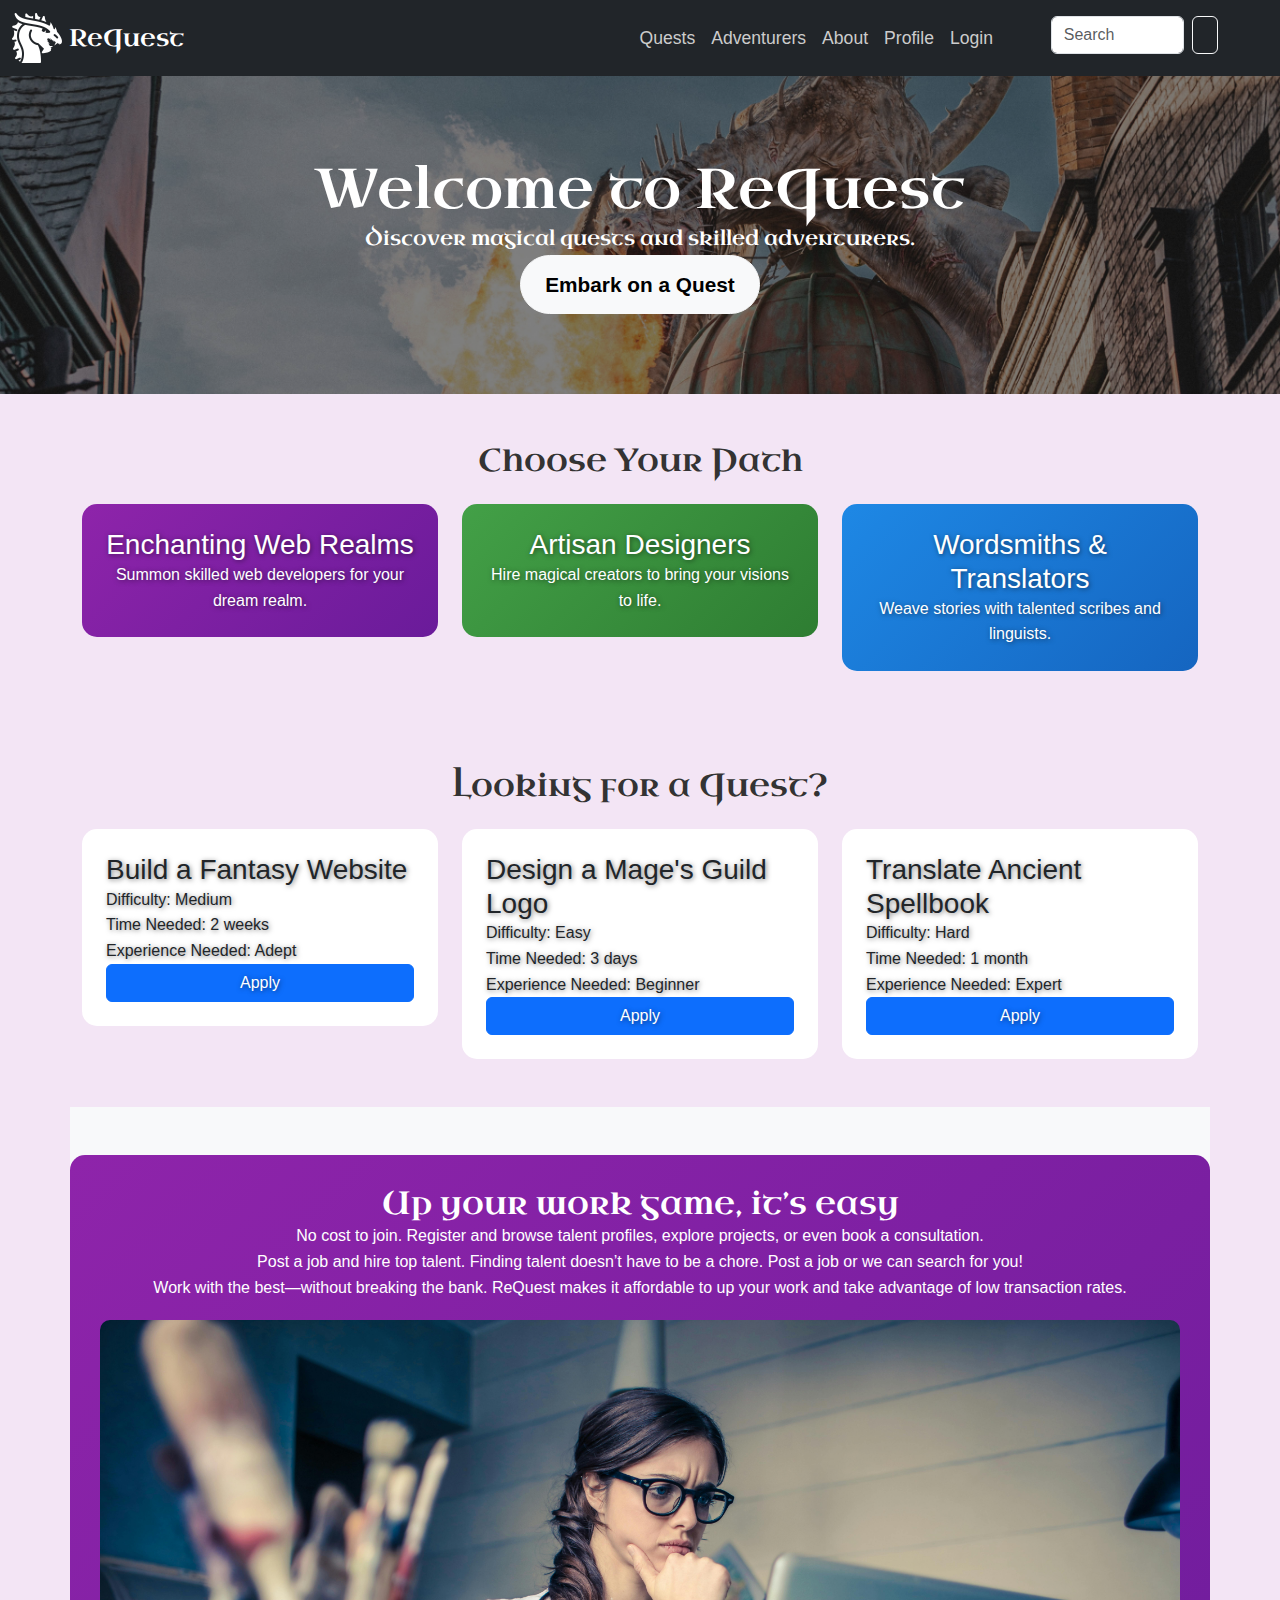
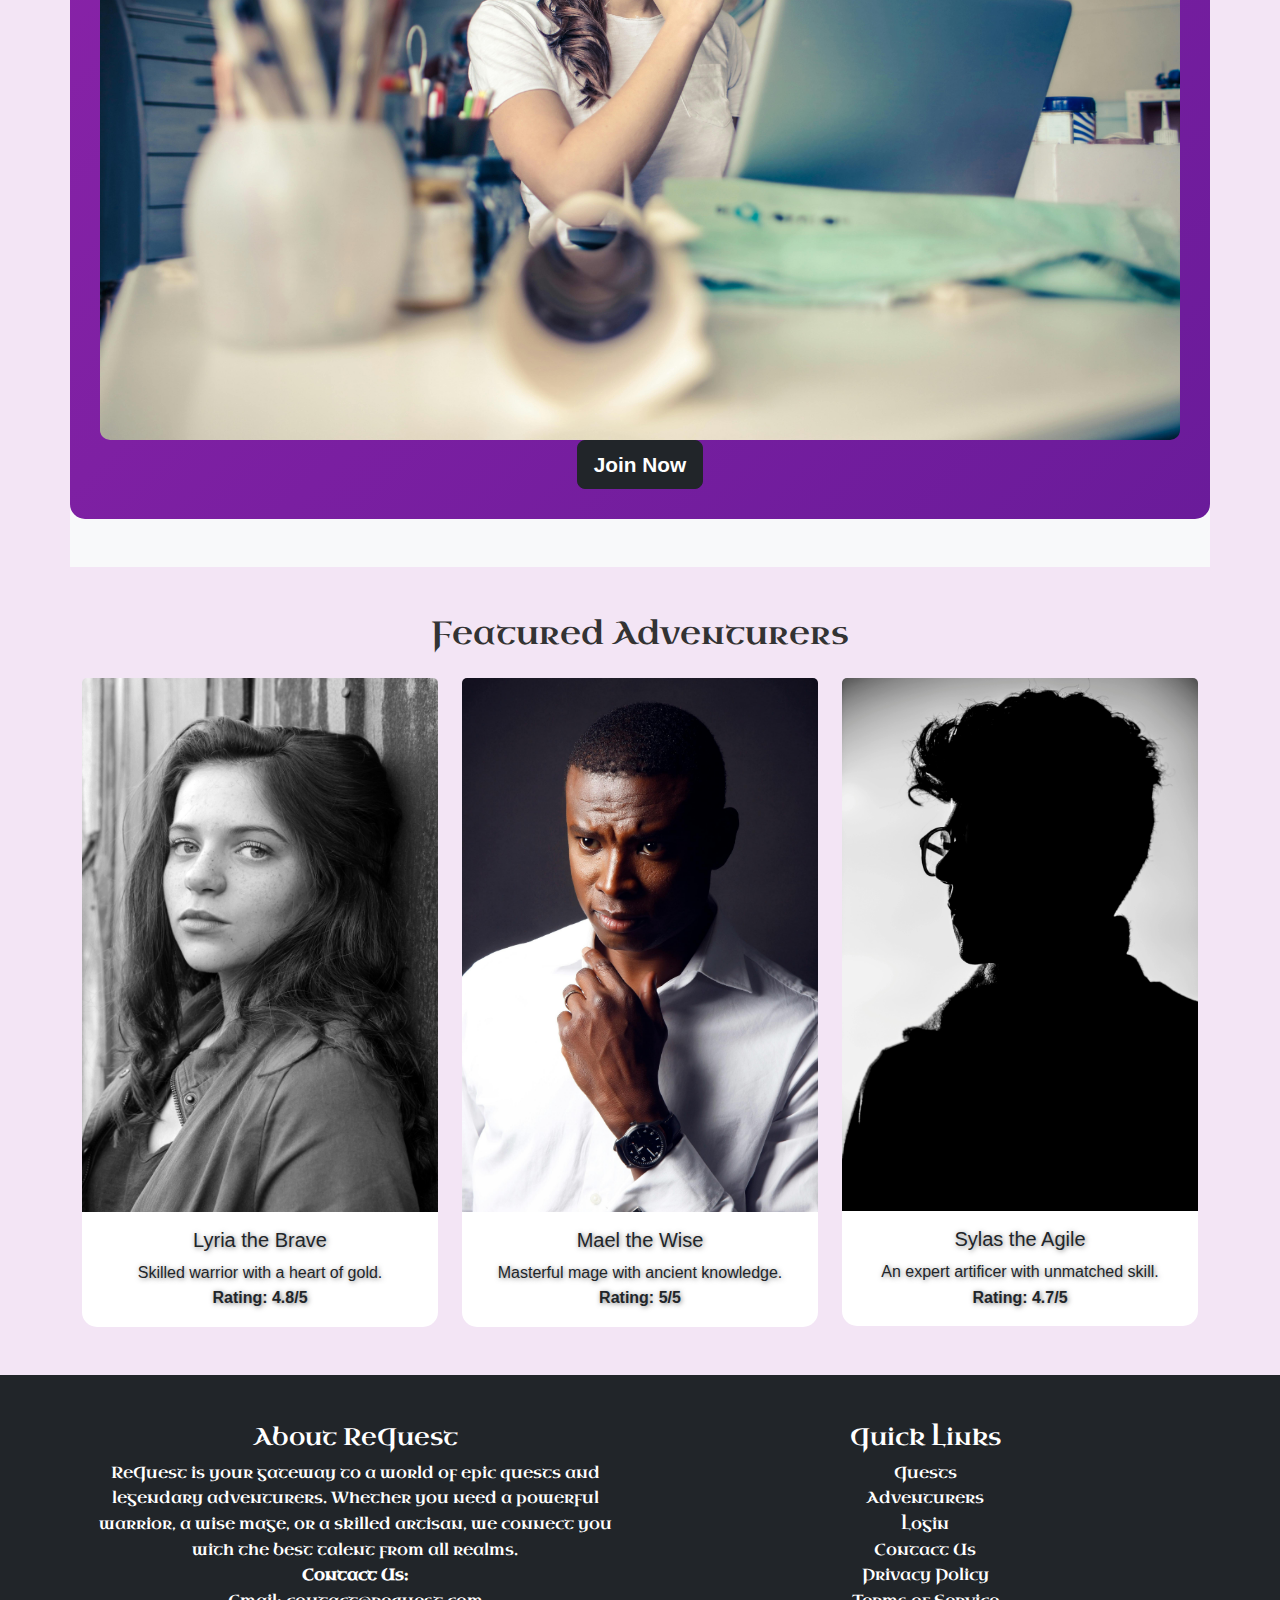
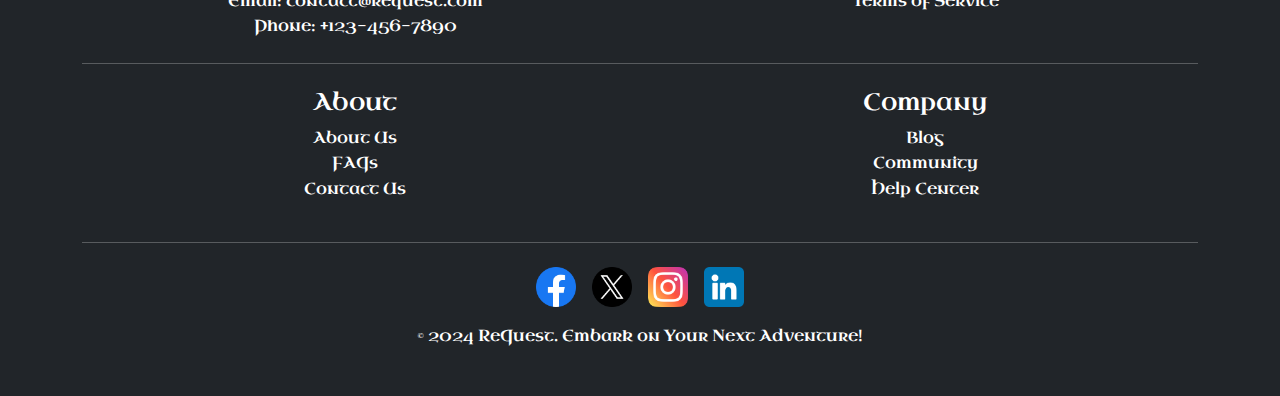
==== index.html @ 3e46c9f5 "Merge branch 'main' of https://github.com/Jushiju/ReQuest-Web-System-Design" ====
<!DOCTYPE html>
<html lang="en">
<head>
    <meta charset="UTF-8">
    <meta name="viewport" content="width=device-width, initial-scale=1.0">
    <title>ReQuest - Discover Your Quest</title>
    <!-- Bootstrap CSS -->
    <link rel="stylesheet" href="https://cdn.jsdelivr.net/npm/bootstrap@5.3.0/dist/css/bootstrap.min.css">
    <!-- Custom CSS -->
    <link rel="stylesheet" href="css/style.css">
    <!-- Google Font for Fantasy Style -->
    <link href="https://fonts.googleapis.com/css2?family=Uncial+Antiqua&display=swap" rel="stylesheet">
    <style>
        .advertising-card {
            background: linear-gradient(135deg, #8e24aa, #6a1b9a);
            color: white;
            border-radius: 15px;
            padding: 30px;
            text-align: center;
        }
        .advertising-section {
            background-color: #f8f9fa;
            padding: 50px 0;
        }
        .advertising-image {
            border-radius: 10px;
            max-width: 100%;
            height: auto;
            margin-top: 20px;
        }
    </style>
</head>
<body>
    <!-- Navbar -->
    <nav class="navbar navbar-expand-lg navbar-dark bg-dark">
        <div class="container-fluid">
            <!-- Logo Section -->
            <a class="navbar-brand" href="#">
                <img src="assets/logo.png" alt="ReQuest Logo" style="height: 50px;">
                <span style="font-family: 'Uncial Antiqua', cursive; font-size: 1.5rem; color: #fff;">ReQuest</span>
            </a>
            <button class="navbar-toggler" type="button" data-bs-toggle="collapse" data-bs-target="#navbarNav">
                <span class="navbar-toggler-icon"></span>
            </button>
            <div class="collapse navbar-collapse" id="navbarNav">
                <ul class="navbar-nav ms-auto">
                    <li class="nav-item"><a class="nav-link" href="job-listings.html">Quests</a></li>
                    <li class="nav-item"><a class="nav-link" href="profile.html">Adventurers</a></li>
                    <li class="nav-item"><a class="nav-link" href="about.html">About</a></li>
                    <li class="nav-item"><a class="nav-link" href="profile.html">Profile</a></li>
                    <li class="nav-item"><a class="nav-link" href="login.html">Login</a></li>
                    <li class="nav-item">
                        <form class="d-flex w-100 justify-content-center">
                            <input class="form-control me-2 w-50" type="search" placeholder="Search" aria-label="Search">
                            <button class="btn btn-outline-light" type="submit"><i class="bi bi-search"></i></button>
                        </form>
                    </li>
                </ul>
            </div>
        </div>
    </nav>

    <!-- Hero Section with Background Image and Slight Transparency -->
    <header class="text-center text-white" style="background: url('assets/hero-image.jpg') no-repeat center center/cover; padding: 5rem 0; position: relative;">
        <div class="container" style="position: relative; z-index: 2;">
            <h1 style="font-family: 'Uncial Antiqua', cursive; font-size: 3.5rem;">Welcome to ReQuest</h1>
            <p class="lead" style="font-family: 'Uncial Antiqua', cursive;">Discover magical quests and skilled adventurers.</p>
            <a href="job-listings.html" class="btn btn-light btn-lg" style="font-weight: bold; font-size: 1.3rem;">Embark on a Quest</a>
        </div>
        <div style="position: absolute; top: 0; left: 0; right: 0; bottom: 0; background: rgba(0, 0, 0, 0.5); z-index: 1;"></div> <!-- Transparent overlay -->
    </header>

    <!-- Featured Categories -->
    <section class="container py-5">
        <h2 class="text-center mb-4" style="font-family: 'Uncial Antiqua', cursive;">Choose Your Path</h2>
        <div class="row text-center">
            <div class="col-md-4">
                <div class="card p-4" style="background: linear-gradient(135deg, #8e24aa, #6a1b9a); color: white;">
                    <h3>Enchanting Web Realms</h3>
                    <p>Summon skilled web developers for your dream realm.</p>
                </div>
            </div>
            <div class="col-md-4">
                <div class="card p-4" style="background: linear-gradient(135deg, #43a047, #2e7d32); color: white;">
                    <h3>Artisan Designers</h3>
                    <p>Hire magical creators to bring your visions to life.</p>
                </div>
            </div>
            <div class="col-md-4">
                <div class="card p-4" style="background: linear-gradient(135deg, #1e88e5, #1565c0); color: white;">
                    <h3>Wordsmiths & Translators</h3>
                    <p>Weave stories with talented scribes and linguists.</p>
                </div>
            </div>
        </div>
    </section>

    <!-- Looking for a Quest Section -->
    <section class="container py-5">
        <h2 class="text-center mb-4" style="font-family: 'Uncial Antiqua', cursive;">Looking for a Quest?</h2>
        <div class="row">
            <div class="col-md-4">
                <div class="card p-4">
                    <h3>Build a Fantasy Website</h3>
                    <p>Difficulty: Medium</p>
                    <p>Time Needed: 2 weeks</p>
                    <p>Experience Needed: Adept</p>
                    <a href="#" class="btn btn-primary">Apply</a>
                </div>
            </div>
            <div class="col-md-4">
                <div class="card p-4">
                    <h3>Design a Mage's Guild Logo</h3>
                    <p>Difficulty: Easy</p>
                    <p>Time Needed: 3 days</p>
                    <p>Experience Needed: Beginner</p>
                    <a href="#" class="btn btn-primary">Apply</a>
                </div>
            </div>
            <div class="col-md-4">
                <div class="card p-4">
                    <h3>Translate Ancient Spellbook</h3>
                    <p>Difficulty: Hard</p>
                    <p>Time Needed: 1 month</p>
                    <p>Experience Needed: Expert</p>
                    <a href="#" class="btn btn-primary">Apply</a>
                </div>
            </div>
        </div>
    </section>

    <!-- Advertising Section -->
    <section class="container py-5 advertising-section text-center">
        <div class="advertising-card">
            <h2 style="font-family: 'Uncial Antiqua', cursive;">Up your work game, it’s easy</h2>
            <p>No cost to join. Register and browse talent profiles, explore projects, or even book a consultation.</p>
            <p>Post a job and hire top talent. Finding talent doesn’t have to be a chore. Post a job or we can search for you!</p>
            <p>Work with the best—without breaking the bank. ReQuest makes it affordable to up your work and take advantage of low transaction rates.</p>
            <img src="assets/advertising-image.jpg" alt="Advertising" class="advertising-image">
            <a href="signup.html" class="btn btn-dark btn-lg" style="font-weight: bold; font-size: 1.3rem;">Join Now</a>
        </div>
    </section>

    <!-- Featured Adventurers Section with Ratings -->
    <section class="container py-5">
        <h2 class="text-center mb-4" style="font-family: 'Uncial Antiqua', cursive;">Featured Adventurers</h2>
        <div class="row text-center">
            <div class="col-md-4">
                <div class="card">
                    <img src="assets/adventurer1.jpg" class="card-img-top" alt="Adventurer 1">
                    <div class="card-body">
                        <h5 class="card-title">Lyria the Brave</h5>
                        <p class="card-text">Skilled warrior with a heart of gold.</p>
                        <p><strong>Rating: 4.8/5</strong></p>
                    </div>
                </div>
            </div>
            <div class="col-md-4">
                <div class="card">
                    <img src="assets/adventurer2.jpg" class="card-img-top" alt="Adventurer 2">
                    <div class="card-body">
                        <h5 class="card-title">Mael the Wise</h5>
                        <p class="card-text">Masterful mage with ancient knowledge.</p>
                        <p><strong>Rating: 5/5</strong></p>
                    </div>
                </div>
            </div>
            <div class="col-md-4">
                <div class="card">
                    <img src="assets/adventurer3.jpg" class="card-img-top" alt="Adventurer 3">
                    <div class="card-body">
                        <h5 class="card-title">Sylas the Agile</h5>
                        <p class="card-text">An expert artificer with unmatched skill.</p>
                        <p><strong>Rating: 4.7/5</strong></p>
                    </div>
                </div>
            </div>
        </div>
    </section>

    <!-- Enhanced Footer -->
    <footer class="bg-dark text-white text-center py-5">
        <div class="container">
            <div class="row">
                <div class="col-md-6">
                    <h4 style="font-family: 'Uncial Antiqua', cursive;">About ReQuest</h4>
                    <p>ReQuest is your gateway to a world of epic quests and legendary adventurers. Whether you need a powerful warrior, a wise mage, or a skilled artisan, we connect you with the best talent from all realms.</p>
                    <p><strong>Contact Us:</strong><br>Email: <a href="mailto:contact@request.com" style="color: #fff;">contact@request.com</a><br>Phone: +123-456-7890</p>
                </div>
                <div class="col-md-6">
                    <h4 style="font-family: 'Uncial Antiqua', cursive;">Quick Links</h4>
                    <ul class="list-unstyled">
                        <li><a href="job-listings.html" style="color: #fff;">Quests</a></li>
                        <li><a href="profile.html" style="color: #fff;">Adventurers</a></li>
                        <li><a href="login.html" style="color: #fff;">Login</a></li>
                        <li><a href="contact.html" style="color: #fff;">Contact Us</a></li>
                        <li><a href="privacy-policy.html" style="color: #fff;">Privacy Policy</a></li>
                        <li><a href="terms-of-service.html" style="color: #fff;">Terms of Service</a></li>
                    </ul>
                </div>
            </div>
            <hr class="my-4" style="border-top: 1px solid #fff;">
            <div class="row">
                <div class="col-md-6">
                    <h4 style="font-family: 'Uncial Antiqua', cursive;">About</h4>
                    <ul class="list-unstyled" style="font-weight: normal;">
                        <li><a href="about.html" style="color: #fff;">About Us</a></li>
                        <li><a href="faq.html" style="color: #fff;">FAQs</a></li>
                        <li><a href="contact.html" style="color: #fff;">Contact Us</a></li>
                    </ul>
                </div>
                <div class="col-md-6">
                    <h4 style="font-family: 'Uncial Antiqua', cursive;">Company</h4>
                    <ul class="list-unstyled" style="font-weight: normal;">
                        <li><a href="blog.html" style="color: #fff;">Blog</a></li>
                        <li><a href="community.html" style="color: #fff;">Community</a></li>
                        <li><a href="help-center.html" style="color: #fff;">Help Center</a></li>
                    </ul>
                </div>
            </div>
            <hr class="my-4" style="border-top: 1px solid #fff;">
            <div class="d-flex justify-content-center mb-3">
                <a href="#" class="text-white me-3">
                    <img src="assets/facebook-logo.png" alt="Facebook" style="height: 40px;">
                </a>
                <a href="#" class="text-white me-3">
                    <img src="assets/twitter-logo.png" alt="Twitter" style="height: 40px;">
                </a>
                <a href="#" class="text-white me-3">
                    <img src="assets/instagram-logo.png" alt="Instagram" style="height: 40px;">
                </a>
                <a href="#" class="text-white">
                    <img src="assets/linkedin-logo.png" alt="LinkedIn" style="height: 40px;">
                </a>
            </div>
            <p style="font-family: 'Uncial Antiqua', cursive;">&copy; 2024 ReQuest. Embark on Your Next Adventure!</p>
        </div>
    </footer>

    <script src="https://cdn.jsdelivr.net/npm/bootstrap@5.3.0/dist/js/bootstrap.bundle.min.js"></script>
</body>
</html>
---- css/style.css ----
/* General Fantasy Styles */
body {
  font-family: 'Arial', sans-serif;
  line-height: 1.6;
  background-color: #f3e5f5;
  color: #333;
  margin: 0;
  padding: 0;
}

h1, h2, h3, p {
  margin: 0;
  padding: 0;
}

/* Navbar */
.navbar-brand {
  font-family: 'Uncial Antiqua', cursive;
  font-size: 1.8rem;
  color: #fff !important;
}
.nav-link {
  font-size: 1.1rem;
  color: #ccc !important;
}
.nav-link:hover {
  color: #fff !important;
}

/* Hero Section */
header h1 {
  font-size: 3.5rem;
}
header p {
  font-size: 1.5rem;
}
header .btn {
  font-size: 1.3rem;
  padding: 0.8rem 1.5rem;
  border-radius: 30px;
}

/* Featured Categories */
.card {
  border: none;
  border-radius: 15px;
  text-shadow: 1px 1px 5px rgba(0, 0, 0, 0.5);
  transition: transform 0.3s ease, box-shadow 0.3s ease;
}
.card:hover {
  transform: translateY(-5px);
  box-shadow: 0 6px 12px rgba(0, 0, 0, 0.2);
}

/* Footer */
footer {
  font-family: 'Uncial Antiqua', cursive;
  font-size: 1rem;
}
/* Adventurer Ratings Overlay */
.card .position-absolute {
    border-radius: 5px;
    opacity: 0.9;
}
.card:hover .position-absolute {
    opacity: 1;
}

/* Footer Links */
footer a {
    color: #ccc;
    text-decoration: none;
}
footer a:hover {
    color: #fff;
}
/* Adventurer Ratings Overlay */
.card .position-absolute {
    border-radius: 5px;
    opacity: 0.9;
}
.card:hover .position-absolute {
    opacity: 1;
}

/* Footer Links */
footer a {
    color: #ccc;
    text-decoration: none;
}
footer a:hover {
    color: #fff;
}
/* Adventurer Ratings Overlay */
.card .position-absolute {
    border-radius: 5px;
    opacity: 0.9;
}
.card:hover .position-absolute {
    opacity: 1;
}

/* Footer Links */
footer a {
    color: #ccc;
    text-decoration: none;
}
footer a:hover {
    color: #fff;
}
/* Adventurer Ratings Overlay */
.card .position-absolute {
    border-radius: 5px;
    opacity: 0.9;
}
.card:hover .position-absolute {
    opacity: 1;
}

/* Footer Links */
footer a {
    color: #ccc;
    text-decoration: none;
}
footer a:hover {
    color: #fff;
}
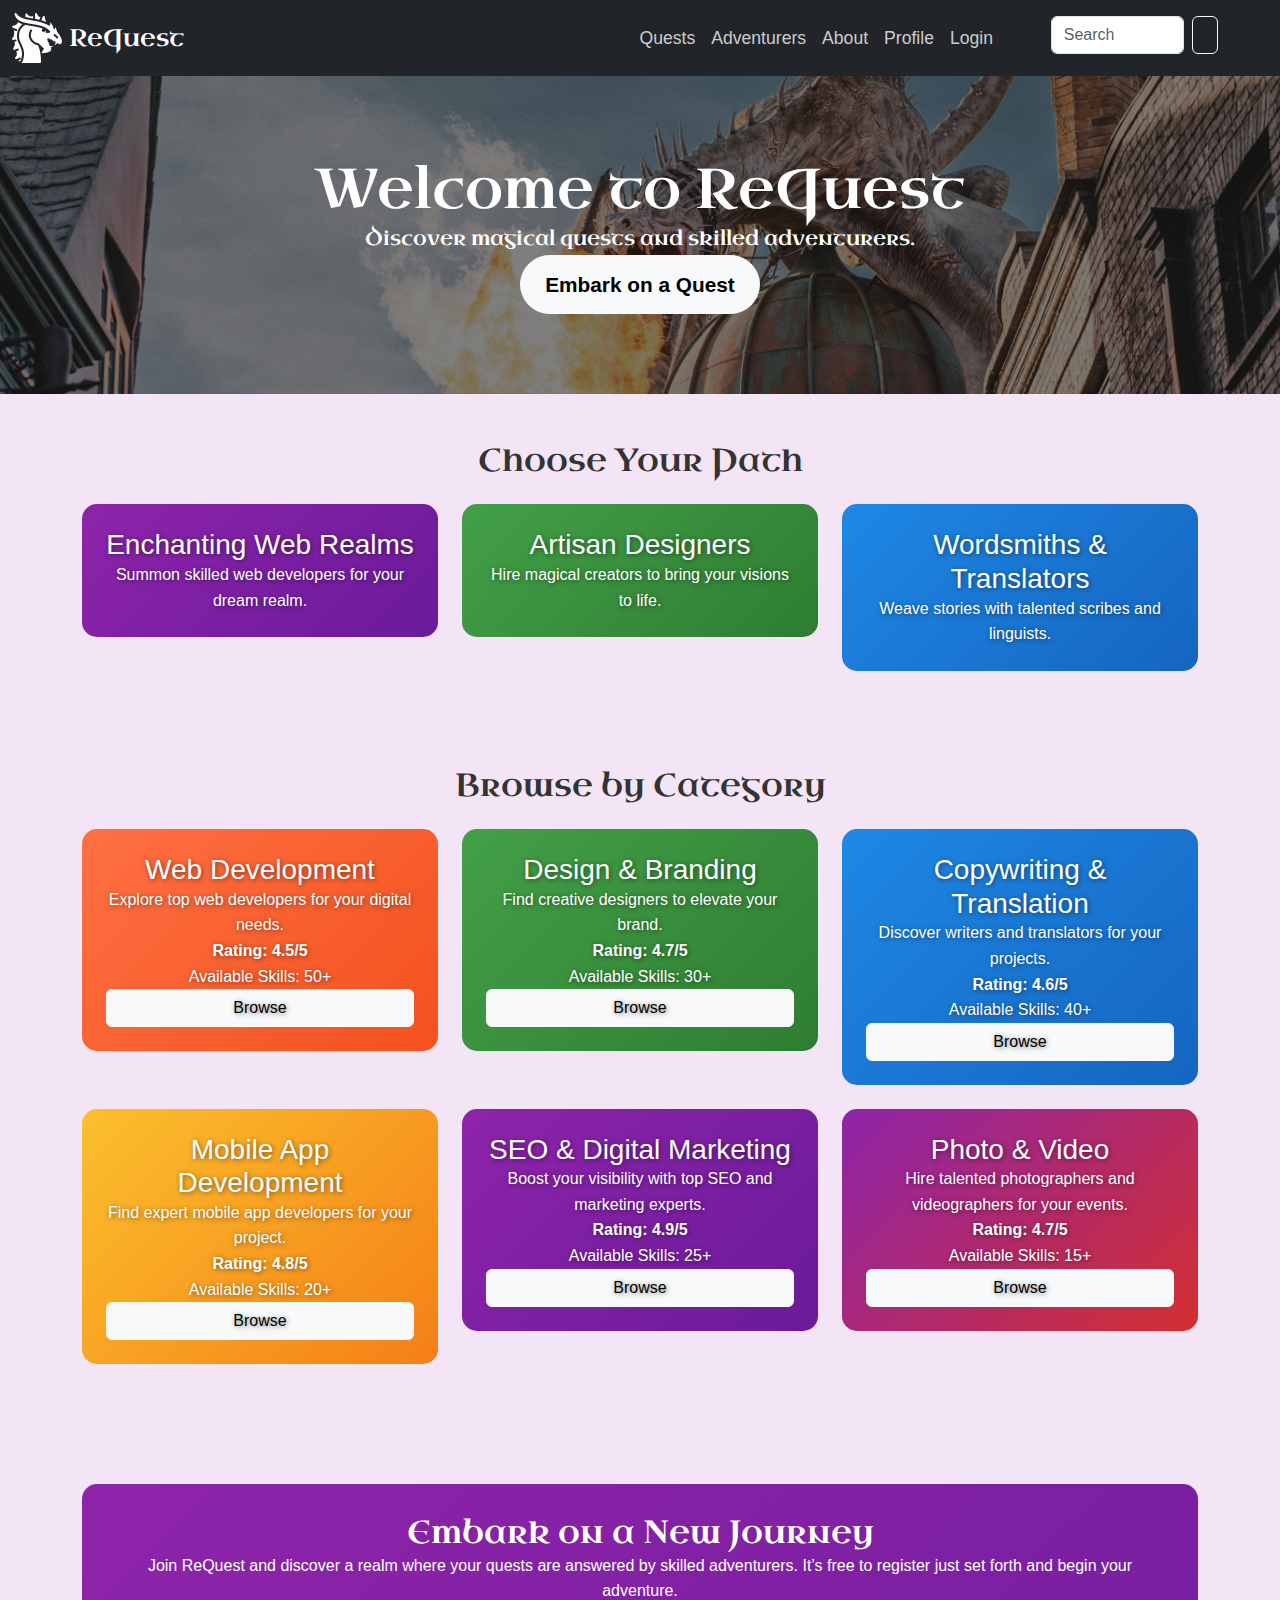
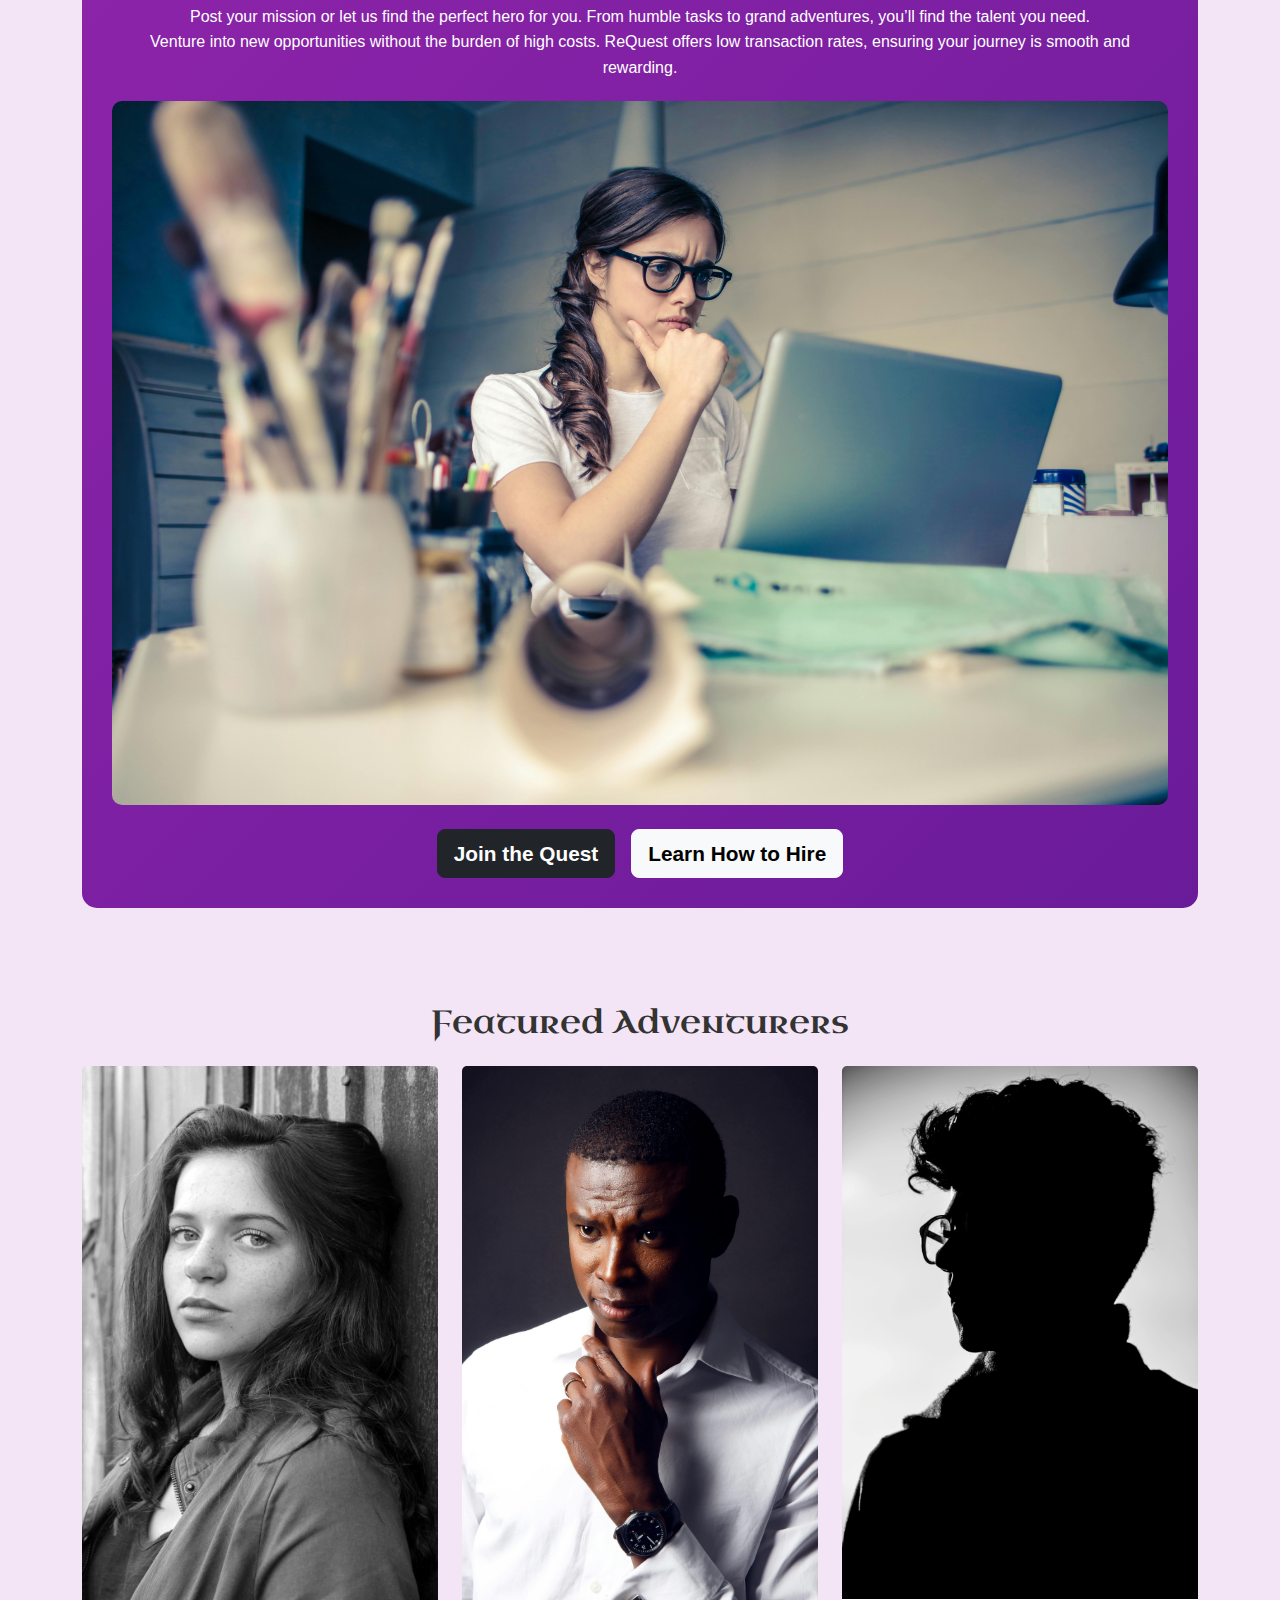
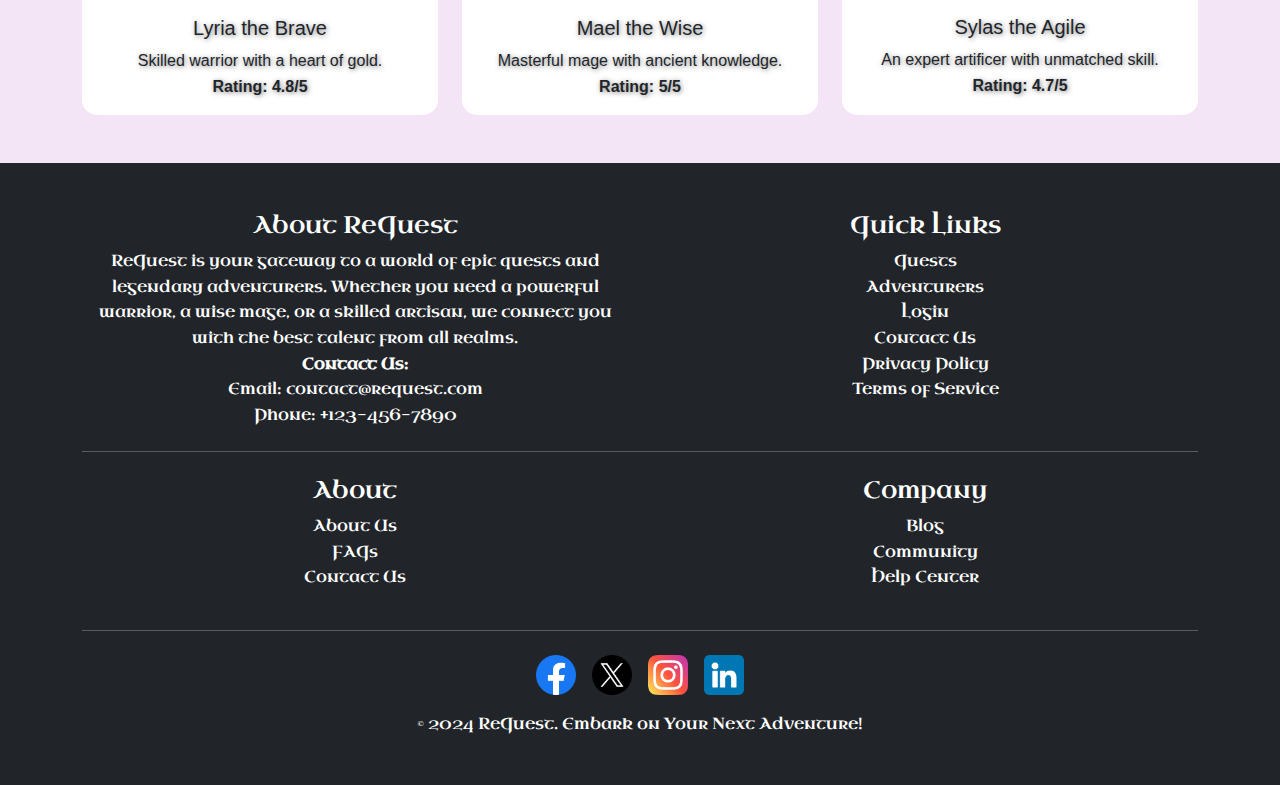
==== commit e61d7ce5: "Update index.html" ====
--- a/index.html
+++ b/index.html
@@ -17,10 +17,6 @@
             border-radius: 15px;
             padding: 30px;
             text-align: center;
-        }
-        .advertising-section {
-            background-color: #f8f9fa;
-            padding: 50px 0;
         }
         .advertising-image {
             border-radius: 10px;
@@ -95,51 +91,87 @@
         </div>
     </section>
 
-    <!-- Looking for a Quest Section -->
-    <section class="container py-5">
-        <h2 class="text-center mb-4" style="font-family: 'Uncial Antiqua', cursive;">Looking for a Quest?</h2>
-        <div class="row">
-            <div class="col-md-4">
-                <div class="card p-4">
-                    <h3>Build a Fantasy Website</h3>
-                    <p>Difficulty: Medium</p>
-                    <p>Time Needed: 2 weeks</p>
-                    <p>Experience Needed: Adept</p>
-                    <a href="#" class="btn btn-primary">Apply</a>
-                </div>
-            </div>
-            <div class="col-md-4">
-                <div class="card p-4">
-                    <h3>Design a Mage's Guild Logo</h3>
-                    <p>Difficulty: Easy</p>
-                    <p>Time Needed: 3 days</p>
-                    <p>Experience Needed: Beginner</p>
-                    <a href="#" class="btn btn-primary">Apply</a>
-                </div>
-            </div>
-            <div class="col-md-4">
-                <div class="card p-4">
-                    <h3>Translate Ancient Spellbook</h3>
-                    <p>Difficulty: Hard</p>
-                    <p>Time Needed: 1 month</p>
-                    <p>Experience Needed: Expert</p>
-                    <a href="#" class="btn btn-primary">Apply</a>
-                </div>
-            </div>
-        </div>
-    </section>
-
-    <!-- Advertising Section -->
-    <section class="container py-5 advertising-section text-center">
-        <div class="advertising-card">
-            <h2 style="font-family: 'Uncial Antiqua', cursive;">Up your work game, it’s easy</h2>
-            <p>No cost to join. Register and browse talent profiles, explore projects, or even book a consultation.</p>
-            <p>Post a job and hire top talent. Finding talent doesn’t have to be a chore. Post a job or we can search for you!</p>
-            <p>Work with the best—without breaking the bank. ReQuest makes it affordable to up your work and take advantage of low transaction rates.</p>
-            <img src="assets/advertising-image.jpg" alt="Advertising" class="advertising-image">
-            <a href="signup.html" class="btn btn-dark btn-lg" style="font-weight: bold; font-size: 1.3rem;">Join Now</a>
-        </div>
-    </section>
+   <!-- Browse by Category Section -->
+<section class="container py-5">
+    <h2 class="text-center mb-4" style="font-family: 'Uncial Antiqua', cursive;">Browse by Category</h2>
+    <div class="row text-center">
+        <!-- Existing categories -->
+        <div class="col-md-4 mb-4">
+            <div class="card p-4" style="background: linear-gradient(135deg, #ff7043, #f4511e); color: white;">
+                <h3>Web Development</h3>
+                <p>Explore top web developers for your digital needs.</p>
+                <p><strong>Rating: 4.5/5</strong></p>
+                <p>Available Skills: 50+</p>
+                <a href="#" class="btn btn-light w-100">Browse</a>
+            </div>
+        </div>
+        <div class="col-md-4 mb-4">
+            <div class="card p-4" style="background: linear-gradient(135deg, #43a047, #2e7d32); color: white;">
+                <h3>Design & Branding</h3>
+                <p>Find creative designers to elevate your brand.</p>
+                <p><strong>Rating: 4.7/5</strong></p>
+                <p>Available Skills: 30+</p>
+                <a href="#" class="btn btn-light w-100">Browse</a>
+            </div>
+        </div>
+        <div class="col-md-4 mb-4">
+            <div class="card p-4" style="background: linear-gradient(135deg, #1e88e5, #1565c0); color: white;">
+                <h3>Copywriting & Translation</h3>
+                <p>Discover writers and translators for your projects.</p>
+                <p><strong>Rating: 4.6/5</strong></p>
+                <p>Available Skills: 40+</p>
+                <a href="#" class="btn btn-light w-100">Browse</a>
+            </div>
+        </div>
+        <!-- New categories -->
+        <div class="col-md-4 mb-4">
+            <div class="card p-4" style="background: linear-gradient(135deg, #fbc02d, #f57f17); color: white;">
+                <h3>Mobile App Development</h3>
+                <p>Find expert mobile app developers for your project.</p>
+                <p><strong>Rating: 4.8/5</strong></p>
+                <p>Available Skills: 20+</p>
+                <a href="#" class="btn btn-light w-100">Browse</a>
+            </div>
+        </div>
+        <div class="col-md-4 mb-4">
+            <div class="card p-4" style="background: linear-gradient(135deg, #8e24aa, #6a1b9a); color: white;">
+                <h3>SEO & Digital Marketing</h3>
+                <p>Boost your visibility with top SEO and marketing experts.</p>
+                <p><strong>Rating: 4.9/5</strong></p>
+                <p>Available Skills: 25+</p>
+                <a href="#" class="btn btn-light w-100">Browse</a>
+            </div>
+        </div>
+        <div class="col-md-4 mb-4">
+            <div class="card p-4" style="background: linear-gradient(135deg, #8e24aa, #d32f2f); color: white;">
+                <h3>Photo & Video</h3>
+                <p>Hire talented photographers and videographers for your events.</p>
+                <p><strong>Rating: 4.7/5</strong></p>
+                <p>Available Skills: 15+</p>
+                <a href="#" class="btn btn-light w-100">Browse</a>
+            </div>
+        </div>
+    </div>
+</section>
+
+
+   <!-- Advertising Section (Updated with Space for Join Now Button and Learn How to Hire Button) -->
+<section class="container py-5 advertising-section text-center" style="background-color: transparent;">
+    <div class="advertising-card">
+        <h2 style="font-family: 'Uncial Antiqua', cursive;">Embark on a New Journey</h2>
+        <p>Join ReQuest and discover a realm where your quests are answered by skilled adventurers. It’s free to register just set forth and begin your adventure.</p>
+        <p>Post your mission or let us find the perfect hero for you. From humble tasks to grand adventures, you’ll find the talent you need.</p>
+        <p>Venture into new opportunities without the burden of high costs. ReQuest offers low transaction rates, ensuring your journey is smooth and rewarding.</p>
+        <img src="assets/advertising-image.jpg" alt="Advertising" class="advertising-image">
+        
+        <!-- Buttons with Space -->
+        <div class="d-flex justify-content-center mt-4">
+            <a href="signup.html" class="btn btn-dark btn-lg me-3" style="font-weight: bold; font-size: 1.3rem;">Join the Quest</a>
+            <a href="learn-how-to-hire.html" class="btn btn-light btn-lg" style="font-weight: bold; font-size: 1.3rem;">Learn How to Hire</a>
+        </div>
+    </div>
+</section>
+
 
     <!-- Featured Adventurers Section with Ratings -->
     <section class="container py-5">
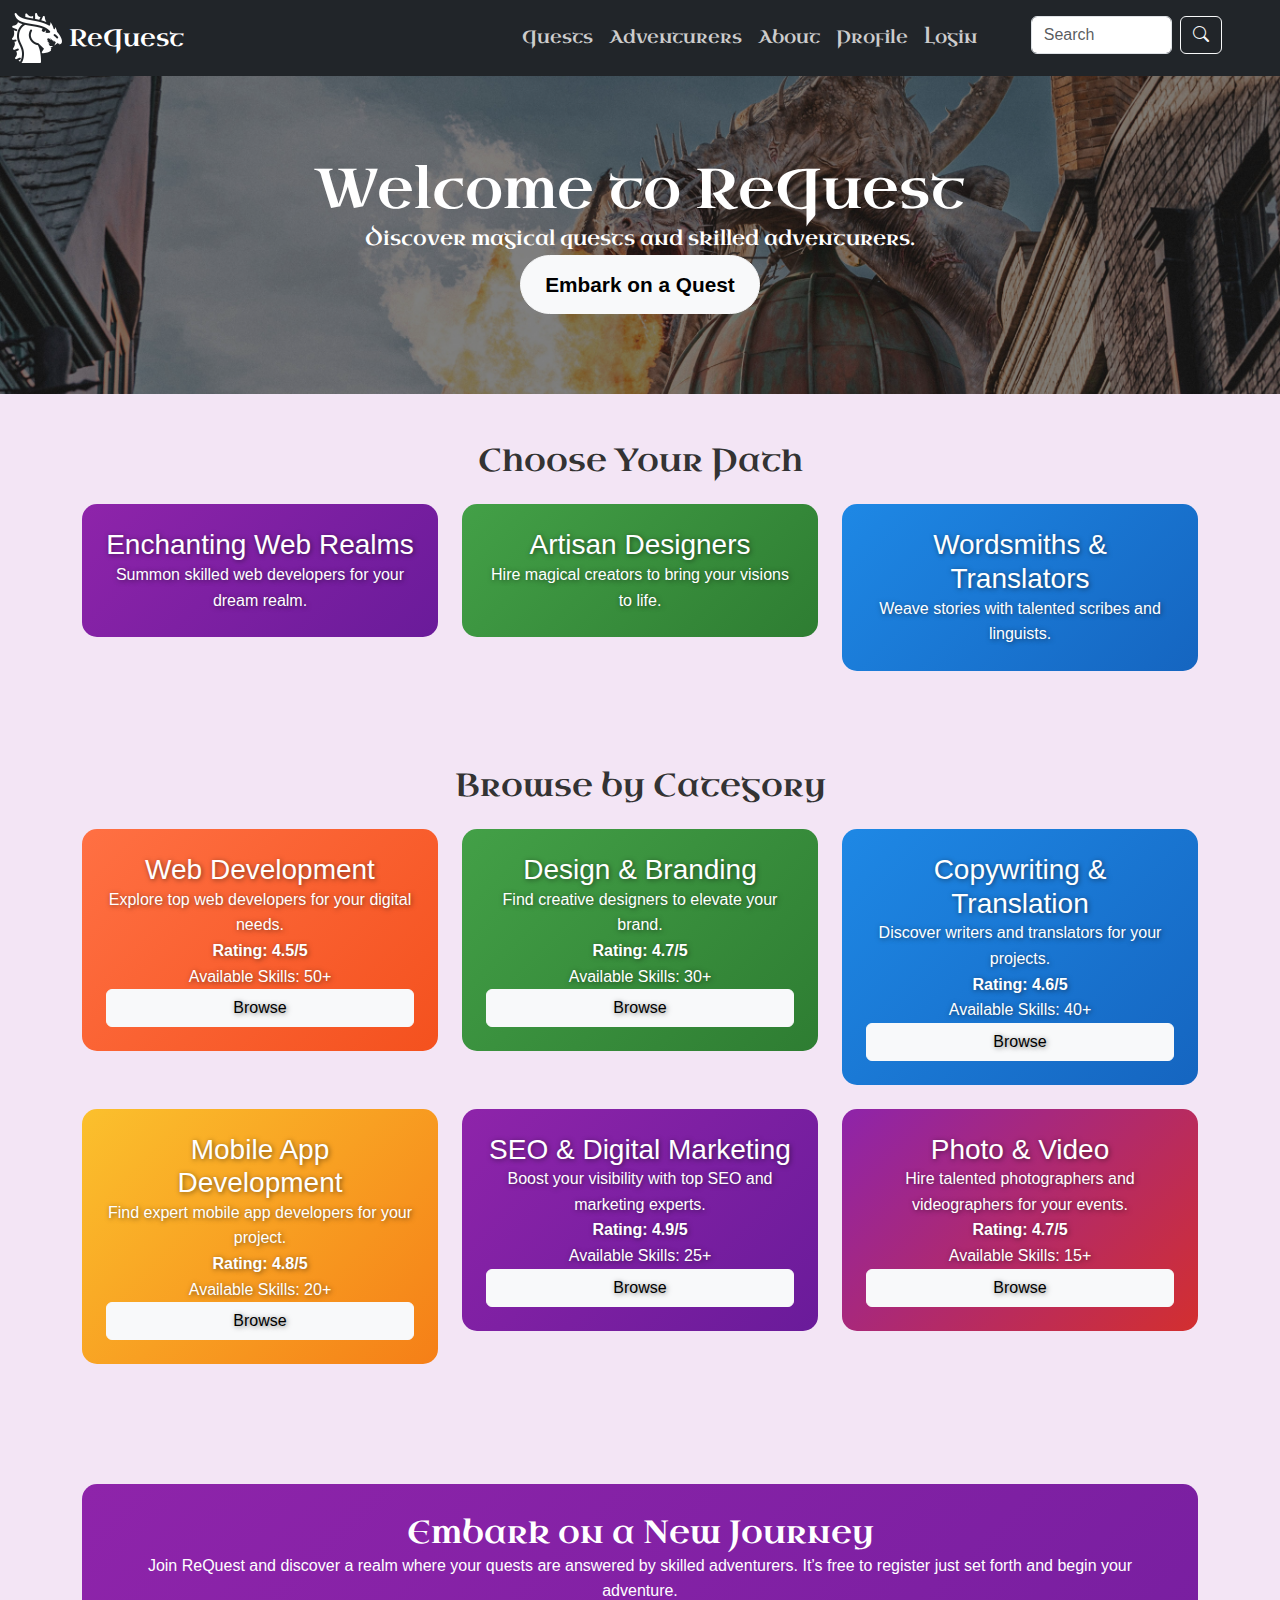
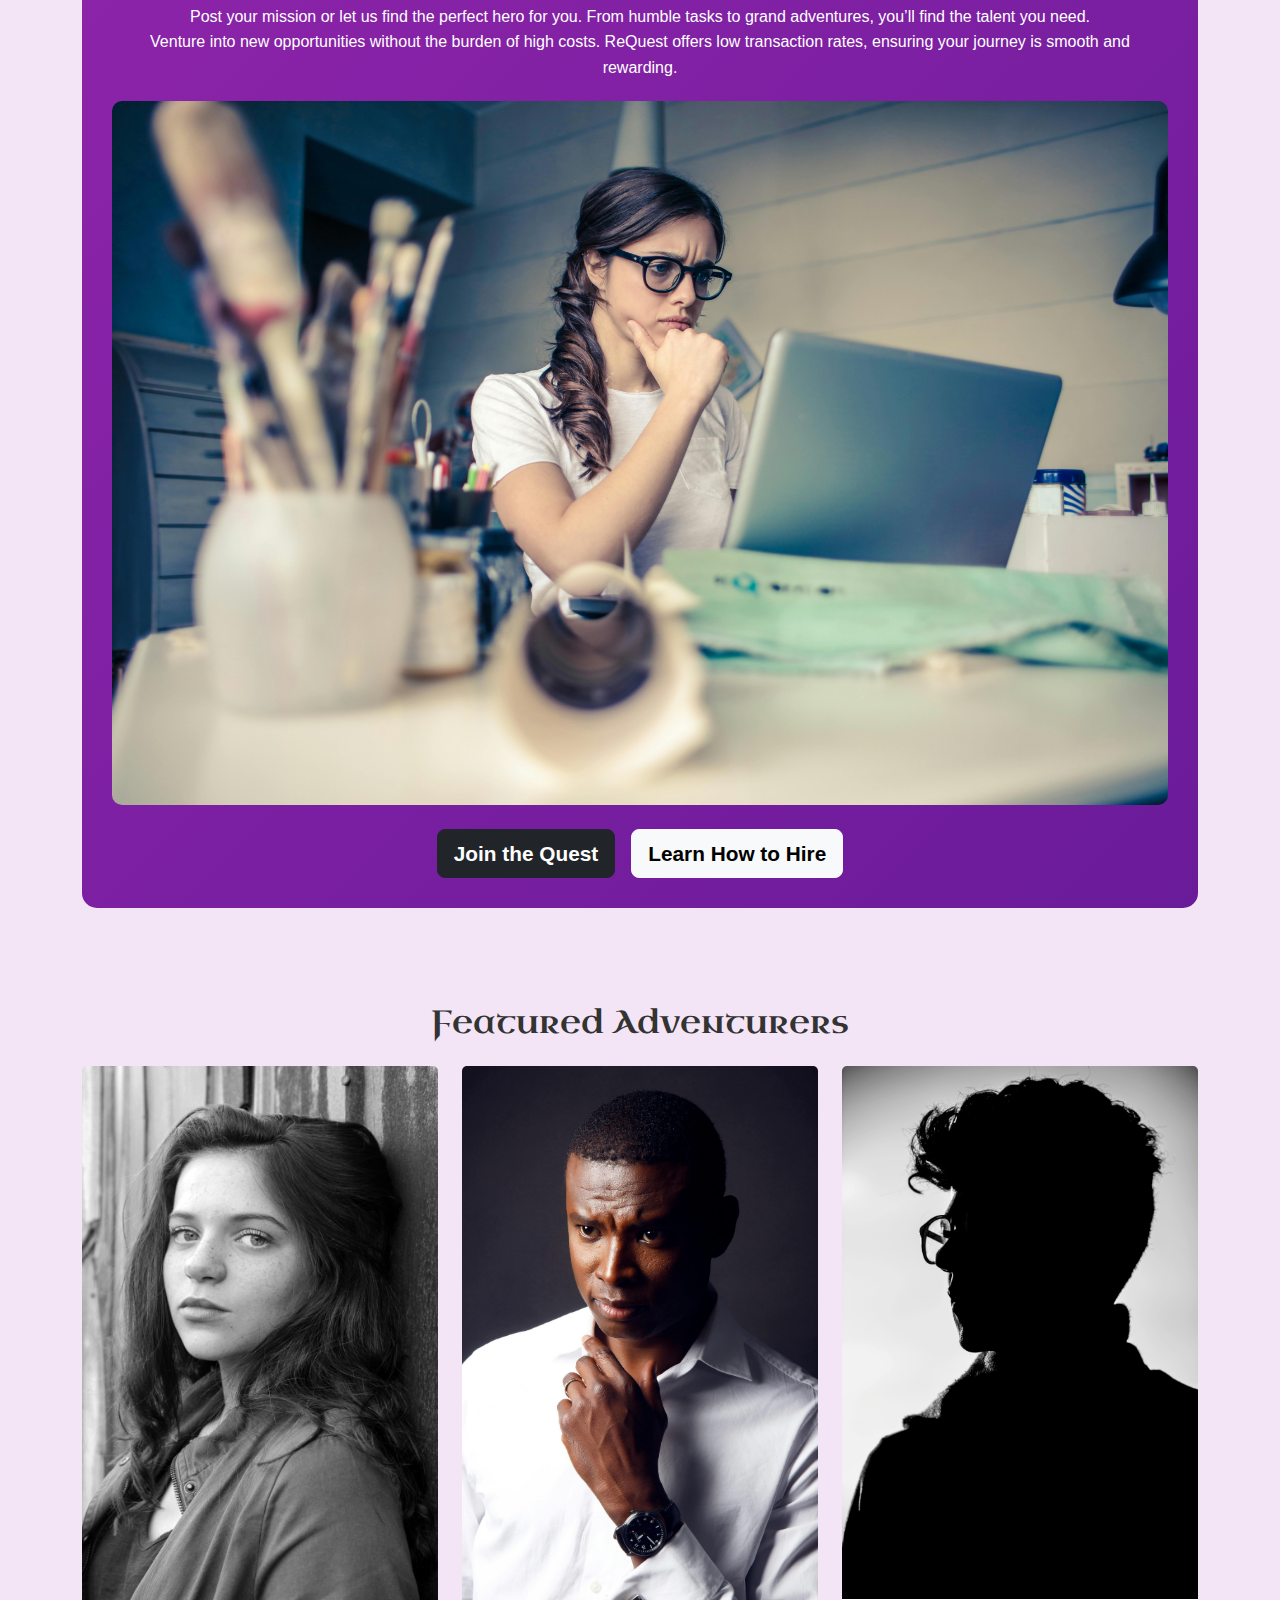
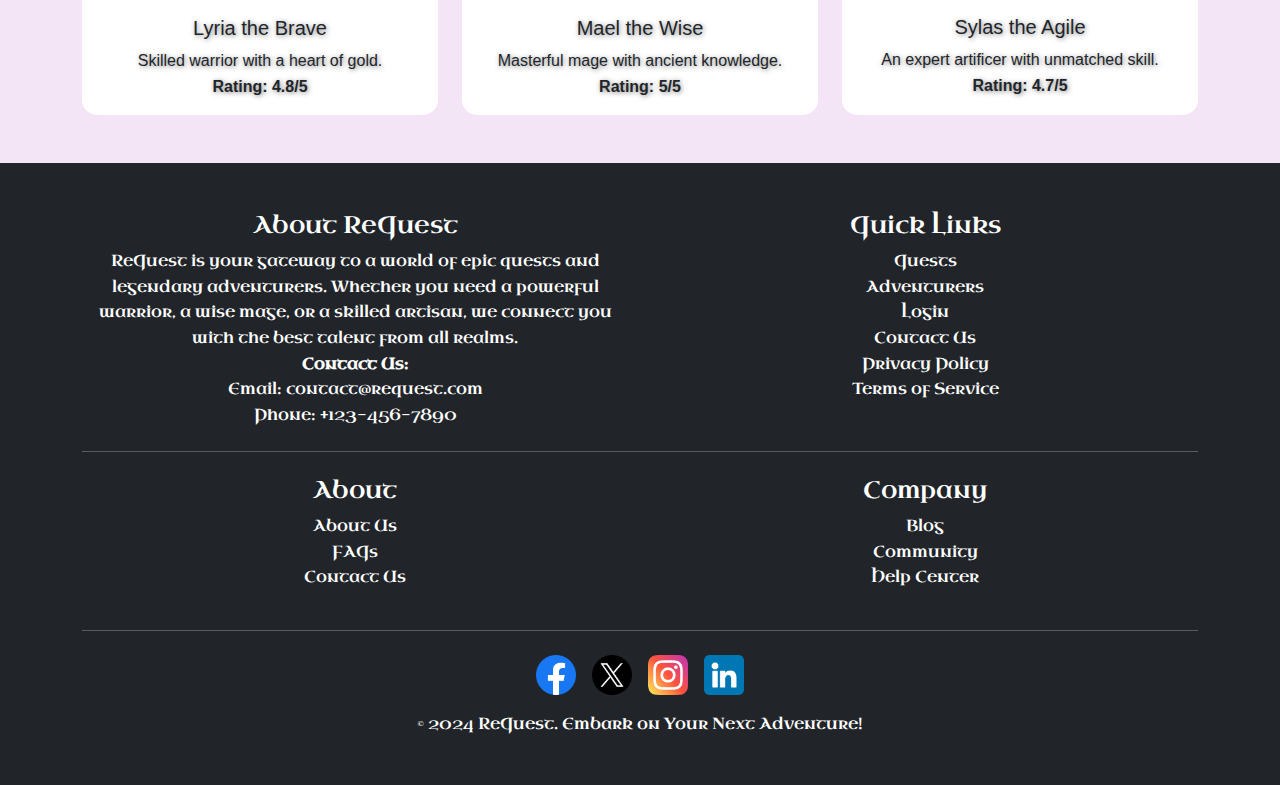
==== commit e4e79488: "update 2.0" ====
--- a/index.html
+++ b/index.html
@@ -6,6 +6,8 @@
     <title>ReQuest - Discover Your Quest</title>
     <!-- Bootstrap CSS -->
     <link rel="stylesheet" href="https://cdn.jsdelivr.net/npm/bootstrap@5.3.0/dist/css/bootstrap.min.css">
+    <link href="https://cdn.jsdelivr.net/npm/bootstrap-icons/font/bootstrap-icons.css" rel="stylesheet">
+
     <!-- Custom CSS -->
     <link rel="stylesheet" href="css/style.css">
     <!-- Google Font for Fantasy Style -->
@@ -27,34 +29,38 @@
     </style>
 </head>
 <body>
-    <!-- Navbar -->
-    <nav class="navbar navbar-expand-lg navbar-dark bg-dark">
-        <div class="container-fluid">
-            <!-- Logo Section -->
-            <a class="navbar-brand" href="#">
-                <img src="assets/logo.png" alt="ReQuest Logo" style="height: 50px;">
-                <span style="font-family: 'Uncial Antiqua', cursive; font-size: 1.5rem; color: #fff;">ReQuest</span>
-            </a>
-            <button class="navbar-toggler" type="button" data-bs-toggle="collapse" data-bs-target="#navbarNav">
-                <span class="navbar-toggler-icon"></span>
-            </button>
-            <div class="collapse navbar-collapse" id="navbarNav">
-                <ul class="navbar-nav ms-auto">
-                    <li class="nav-item"><a class="nav-link" href="job-listings.html">Quests</a></li>
-                    <li class="nav-item"><a class="nav-link" href="profile.html">Adventurers</a></li>
-                    <li class="nav-item"><a class="nav-link" href="about.html">About</a></li>
-                    <li class="nav-item"><a class="nav-link" href="profile.html">Profile</a></li>
-                    <li class="nav-item"><a class="nav-link" href="login.html">Login</a></li>
-                    <li class="nav-item">
-                        <form class="d-flex w-100 justify-content-center">
-                            <input class="form-control me-2 w-50" type="search" placeholder="Search" aria-label="Search">
-                            <button class="btn btn-outline-light" type="submit"><i class="bi bi-search"></i></button>
-                        </form>
-                    </li>
-                </ul>
-            </div>
-        </div>
-    </nav>
+   <!-- Navbar -->
+<nav class="navbar navbar-expand-lg navbar-dark bg-dark">
+    <div class="container-fluid">
+        <!-- Logo Section -->
+        <a class="navbar-brand" href="#">
+            <img src="assets/logo.png" alt="ReQuest Logo" style="height: 50px;">
+            <span style="font-family: 'Uncial Antiqua', cursive; font-size: 1.5rem; color: #fff;">ReQuest</span>
+        </a>
+        <button class="navbar-toggler" type="button" data-bs-toggle="collapse" data-bs-target="#navbarNav">
+            <span class="navbar-toggler-icon"></span>
+        </button>
+        <div class="collapse navbar-collapse" id="navbarNav">
+            <ul class="navbar-nav ms-auto">
+                <li class="nav-item"><a class="nav-link custom-nav-link" href="job-listings.html">Quests</a></li>
+                <li class="nav-item"><a class="nav-link custom-nav-link" href="profile.html">Adventurers</a></li>
+                <li class="nav-item"><a class="nav-link custom-nav-link" href="about.html">About</a></li>
+                <li class="nav-item"><a class="nav-link custom-nav-link" href="profile.html">Profile</a></li>
+                <li class="nav-item"><a class="nav-link custom-nav-link" href="login.html">Login</a></li>
+                <li class="nav-item">
+                    <form class="d-flex w-100 justify-content-center">
+                        <input class="form-control me-2 w-50" type="search" placeholder="Search" aria-label="Search">
+                        <button class="btn btn-outline-light" type="submit">
+                            <i class="bi bi-search"></i>
+                        </button>
+                    </form>
+                </li>
+            </ul>
+        </div>
+    </div>
+</nav>
+
+
 
     <!-- Hero Section with Background Image and Slight Transparency -->
     <header class="text-center text-white" style="background: url('assets/hero-image.jpg') no-repeat center center/cover; padding: 5rem 0; position: relative;">
@@ -153,6 +159,8 @@
         </div>
     </div>
 </section>
+
+<script src="js/scripts.js"></script>
 
 
    <!-- Advertising Section (Updated with Space for Join Now Button and Learn How to Hire Button) -->
--- a/css/style.css
+++ b/css/style.css
@@ -125,3 +125,13 @@
 footer a:hover {
     color: #fff;
 }
+
+.custom-nav-link {
+  font-family: 'Uncial Antiqua', cursive; 
+  font-size: 1.1rem; 
+  color: #fff; 
+}
+
+.custom-nav-link:hover {
+  color: #f1c40f; 
+}
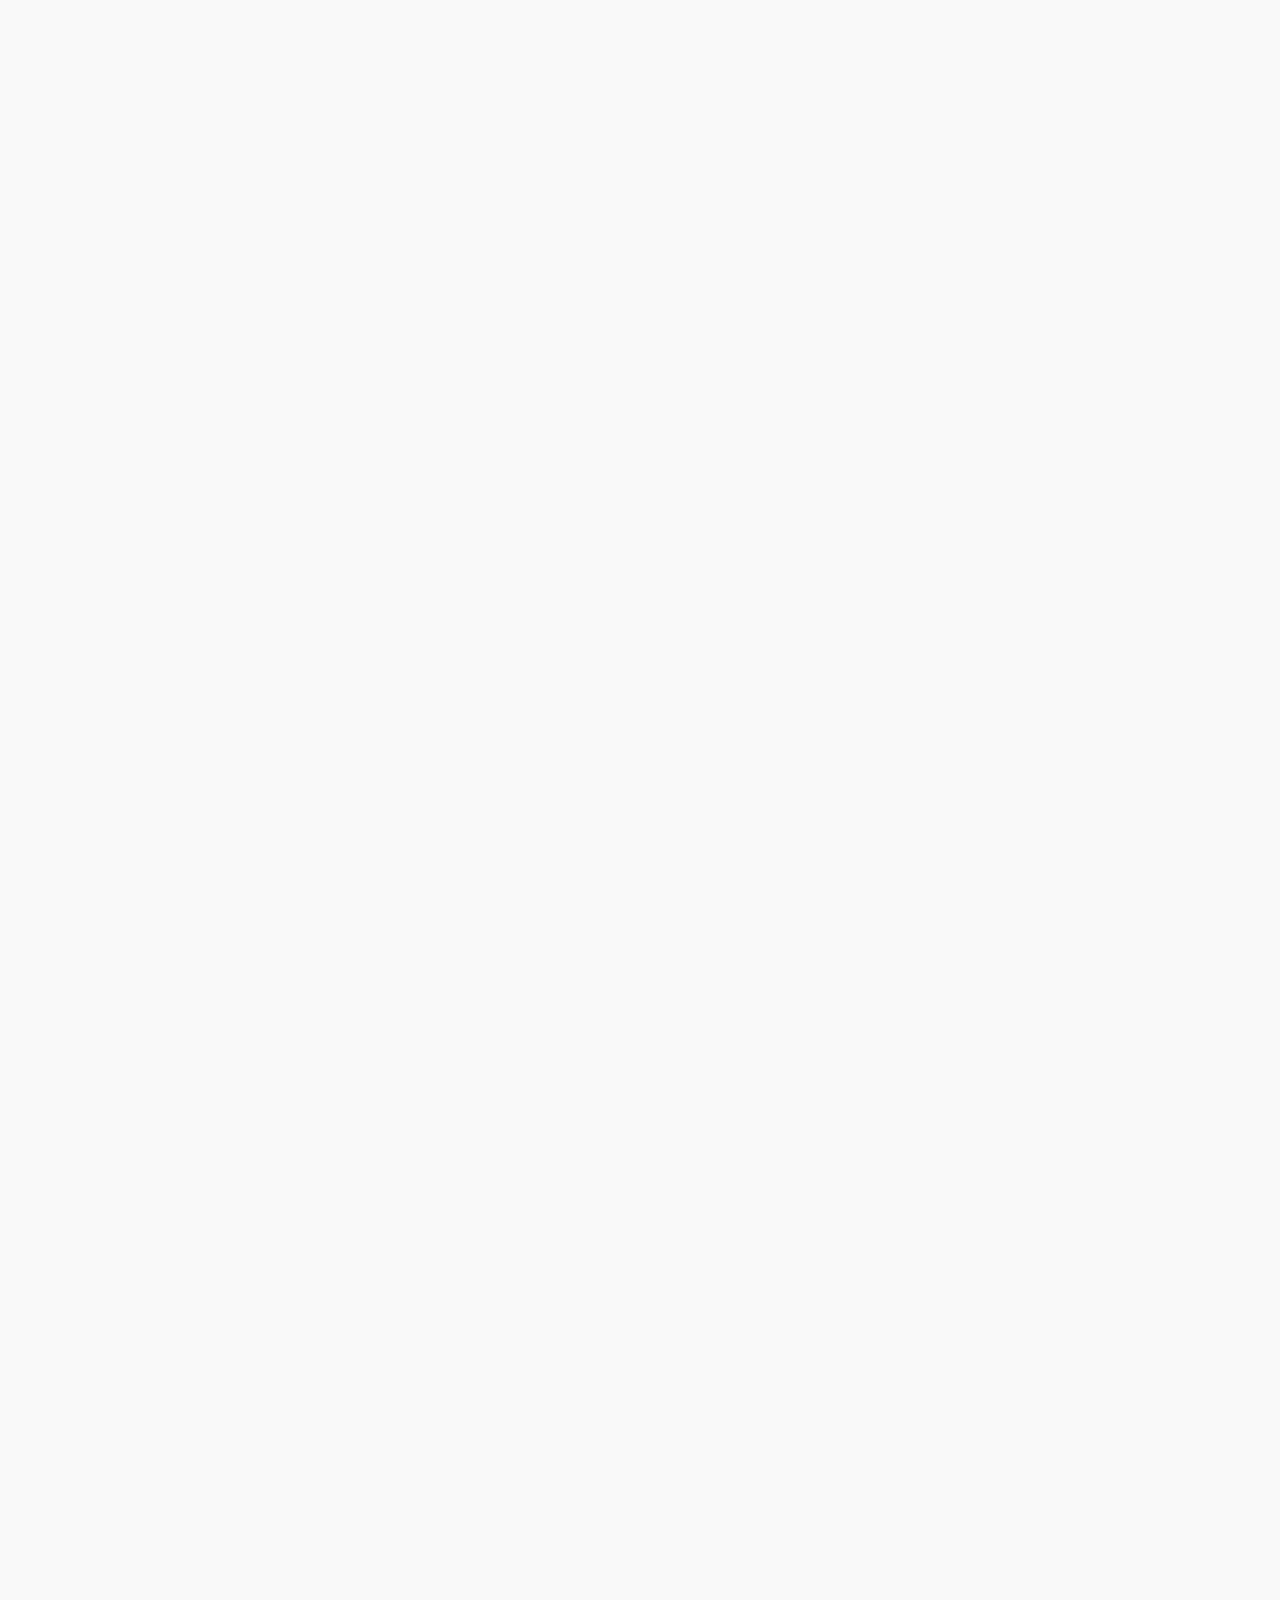
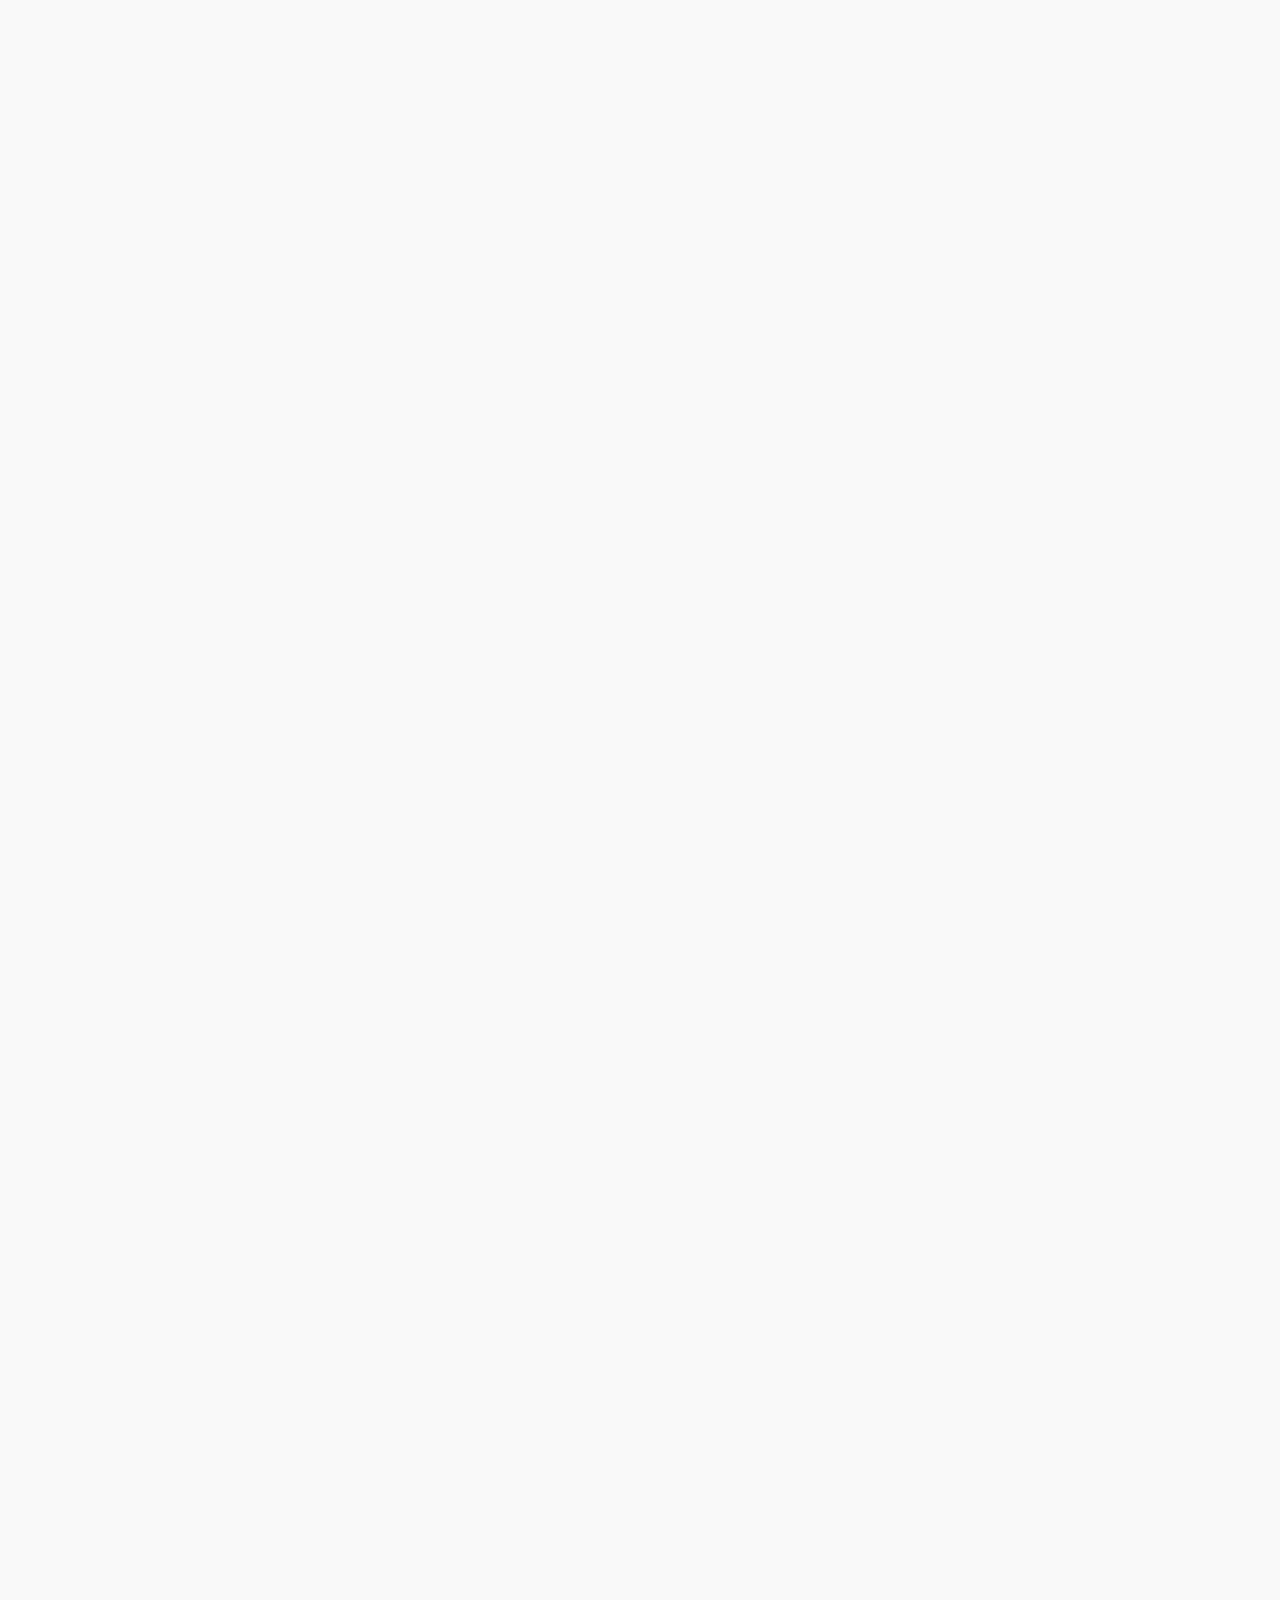
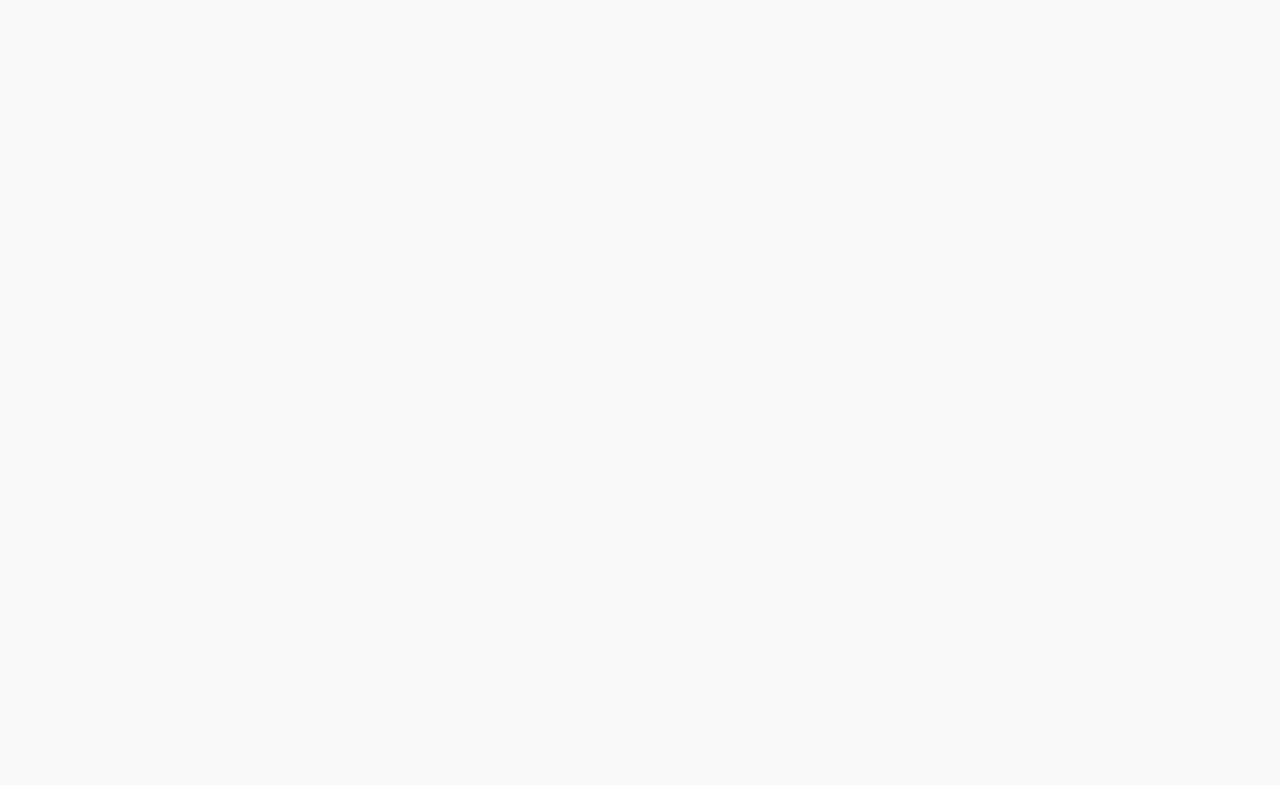
==== commit 7f5d78e0: "update 5.0" ====
--- a/index.html
+++ b/index.html
@@ -29,31 +29,31 @@
     </style>
 </head>
 <body>
-   <!-- Navbar -->
+    <!-- Navbar -->
 <nav class="navbar navbar-expand-lg navbar-dark bg-dark">
     <div class="container-fluid">
-        <!-- Logo Section -->
-        <a class="navbar-brand" href="#">
-            <img src="assets/logo.png" alt="ReQuest Logo" style="height: 50px;">
-            <span style="font-family: 'Uncial Antiqua', cursive; font-size: 1.5rem; color: #fff;">ReQuest</span>
+        <a class="navbar-brand" href="index.html">
+            <img src="assets/logo.png" alt="ReQuest Logo" style="height: 50px;"> ReQuest
         </a>
         <button class="navbar-toggler" type="button" data-bs-toggle="collapse" data-bs-target="#navbarNav">
             <span class="navbar-toggler-icon"></span>
         </button>
         <div class="collapse navbar-collapse" id="navbarNav">
-            <ul class="navbar-nav ms-auto">
-                <li class="nav-item"><a class="nav-link custom-nav-link" href="job-listings.html">Quests</a></li>
-                <li class="nav-item"><a class="nav-link custom-nav-link" href="profile.html">Adventurers</a></li>
-                <li class="nav-item"><a class="nav-link custom-nav-link" href="about.html">About</a></li>
-                <li class="nav-item"><a class="nav-link custom-nav-link" href="profile.html">Profile</a></li>
-                <li class="nav-item"><a class="nav-link custom-nav-link" href="login.html">Login</a></li>
+            <ul class="navbar-nav ms-auto align-items-center">
+                <li class="nav-item"><a class="nav-link" href="job-listings.html">Quests</a></li>
+                <li class="nav-item"><a class="nav-link" href="talent.html">Adventurers</a></li>
+                <li class="nav-item"><a class="nav-link" href="about.html">About</a></li>
+                <li class="nav-item"><a class="nav-link" href="dashboard.html">Dashboard</a></li>
+
                 <li class="nav-item">
-                    <form class="d-flex w-100 justify-content-center">
-                        <input class="form-control me-2 w-50" type="search" placeholder="Search" aria-label="Search">
-                        <button class="btn btn-outline-light" type="submit">
-                            <i class="bi bi-search"></i>
-                        </button>
-                    </form>
+                    <button class="btn btn-outline-light mx-2 d-flex align-items-center" id="dark-mode-toggle">
+                        <i class="bi bi-moon"></i>
+                    </button>
+                </li>
+
+                <!-- Login/Logout Button -->
+                <li class="nav-item">
+                    <button class="btn btn-primary" id="logout-btn">Login</button>
                 </li>
             </ul>
         </div>
@@ -108,7 +108,7 @@
                 <p>Explore top web developers for your digital needs.</p>
                 <p><strong>Rating: 4.5/5</strong></p>
                 <p>Available Skills: 50+</p>
-                <a href="#" class="btn btn-light w-100">Browse</a>
+                <a href="job-listings.html?category=web-development" class="btn btn-light w-100">Browse</a>
             </div>
         </div>
         <div class="col-md-4 mb-4">
@@ -117,7 +117,7 @@
                 <p>Find creative designers to elevate your brand.</p>
                 <p><strong>Rating: 4.7/5</strong></p>
                 <p>Available Skills: 30+</p>
-                <a href="#" class="btn btn-light w-100">Browse</a>
+                <a href="job-listings.html?category=design-branding" class="btn btn-light w-100">Browse</a>
             </div>
         </div>
         <div class="col-md-4 mb-4">
@@ -126,7 +126,7 @@
                 <p>Discover writers and translators for your projects.</p>
                 <p><strong>Rating: 4.6/5</strong></p>
                 <p>Available Skills: 40+</p>
-                <a href="#" class="btn btn-light w-100">Browse</a>
+                <a href="job-listings.html?category=copywriting-translation" class="btn btn-light w-100">Browse</a>
             </div>
         </div>
         <!-- New categories -->
@@ -136,7 +136,7 @@
                 <p>Find expert mobile app developers for your project.</p>
                 <p><strong>Rating: 4.8/5</strong></p>
                 <p>Available Skills: 20+</p>
-                <a href="#" class="btn btn-light w-100">Browse</a>
+                <a href="job-listings.html?category=mobile-app-development" class="btn btn-light w-100">Browse</a>
             </div>
         </div>
         <div class="col-md-4 mb-4">
@@ -145,7 +145,7 @@
                 <p>Boost your visibility with top SEO and marketing experts.</p>
                 <p><strong>Rating: 4.9/5</strong></p>
                 <p>Available Skills: 25+</p>
-                <a href="#" class="btn btn-light w-100">Browse</a>
+                <a href="job-listings.html?category=seo-digital-marketing" class="btn btn-light w-100">Browse</a>
             </div>
         </div>
         <div class="col-md-4 mb-4">
@@ -154,7 +154,7 @@
                 <p>Hire talented photographers and videographers for your events.</p>
                 <p><strong>Rating: 4.7/5</strong></p>
                 <p>Available Skills: 15+</p>
-                <a href="#" class="btn btn-light w-100">Browse</a>
+                <a href="job-listings.html?category=photo-video" class="btn btn-light w-100">Browse</a>
             </div>
         </div>
     </div>
@@ -231,7 +231,7 @@
                     <h4 style="font-family: 'Uncial Antiqua', cursive;">Quick Links</h4>
                     <ul class="list-unstyled">
                         <li><a href="job-listings.html" style="color: #fff;">Quests</a></li>
-                        <li><a href="profile.html" style="color: #fff;">Adventurers</a></li>
+                        <li><a href="talent.html" style="color: #fff;">Adventurers</a></li>
                         <li><a href="login.html" style="color: #fff;">Login</a></li>
                         <li><a href="contact.html" style="color: #fff;">Contact Us</a></li>
                         <li><a href="privacy-policy.html" style="color: #fff;">Privacy Policy</a></li>
@@ -276,7 +276,7 @@
             <p style="font-family: 'Uncial Antiqua', cursive;">&copy; 2024 ReQuest. Embark on Your Next Adventure!</p>
         </div>
     </footer>
-
+    <script src="js/scripts.js"></script>
     <script src="https://cdn.jsdelivr.net/npm/bootstrap@5.3.0/dist/js/bootstrap.bundle.min.js"></script>
 </body>
 </html>
--- a/css/style.css
+++ b/css/style.css
@@ -52,6 +52,13 @@
   box-shadow: 0 6px 12px rgba(0, 0, 0, 0.2);
 }
 
+/* Advertisement image */
+.advertisement-img {
+  width: 100%;  /* Adjust width to fit container */
+  max-width: 300px; /* Set a maximum size to make the image smaller */
+  height: auto;  /* Maintain aspect ratio */
+}
+
 /* Footer */
 footer {
   font-family: 'Uncial Antiqua', cursive;
@@ -135,3 +142,140 @@
 .custom-nav-link:hover {
   color: #f1c40f; 
 }
+
+.pagination {
+  display: flex;
+  justify-content: center;
+  gap: 10px;
+  padding: 0;
+  list-style: none;
+}
+
+.pagination .page-item {
+  display: inline;
+}
+
+.pagination .page-link {
+  border: 1px solid #6a1b9a;
+  color: #6a1b9a;
+  border-radius: 20px;
+  padding: 5px 15px;
+  text-decoration: none;
+}
+
+.pagination .page-link:hover {
+  background-color: #6a1b9a;
+  color: white;
+}
+
+.pagination .page-link {
+  color: #6a1b9a; /* Purple theme */
+}
+
+.pagination .page-item.active .page-link {
+  background-color: #6a1b9a;
+  border-color: #6a1b9a;
+}
+
+.pagination .page-item.disabled .page-link {
+  color: #ccc; /* Light gray for disabled */
+}
+.pagination {
+  display: flex;
+  justify-content: center; /* Centers the pagination items */
+  gap: 10px; /* Adds space between items */
+}
+
+.pagination .page-item {
+  display: inline-flex;
+  align-items: center;
+}
+
+.pagination .page-link {
+  border-radius: 50%; /* Rounded pagination links */
+  background-color: #fff; /* White background for buttons */
+  color: #6a1b9a; /* Purple color */
+  border: 1px solid #6a1b9a; /* Border for buttons */
+}
+
+.pagination .page-item.active .page-link {
+  background-color: #6a1b9a;
+  color: #fff; /* White text on active page */
+}
+
+.pagination .page-item.disabled .page-link {
+  color: #ccc; /* Light gray color for disabled pages */
+}
+
+.pagination .page-item .page-link:hover {
+  background-color: #6a1b9a; /* Hover effect */
+  color: white;
+}
+/* Smooth fade-in effect */
+body {
+  opacity: 0;
+  animation: fadeIn 0.5s ease-in-out forwards;
+}
+
+@keyframes fadeIn {
+  to {
+      opacity: 1;
+  }
+}
+/* Default styles */
+body {
+  background-color: #f9f9f9;
+  color: #333;
+  transition: background-color 0.5s ease, color 0.5s ease;
+}
+
+/* Dark mode styles */
+body.dark-mode {
+  background-color: #121212;
+  color: #e0e0e0;
+}
+
+.dark-mode nav {
+  background-color: #1e1e1e !important;
+  border-bottom: 1px solid #333;
+}
+/* Navbar Button Enhancements */
+.navbar .btn {
+  border-radius: 25px;
+  transition: background-color 0.3s, color 0.3s, transform 0.2s;
+}
+
+/* Login/Logout Button */
+.navbar .btn-primary {
+  background-color: #007bff;
+  border: none;
+  color: white;
+}
+
+.navbar .btn-primary:hover {
+  background-color: #0056b3;
+  transform: scale(1.05);
+}
+
+/* Dark Mode Toggle */
+.navbar .btn-outline-light {
+  border: 2px solid #ffffff;
+  width: 45px;
+  height: 45px;
+  display: flex;
+  justify-content: center;
+  align-items: center;
+  padding: 0;
+  font-size: 18px;
+  border-radius: 50%;
+  transition: background-color 0.3s, color 0.3s;
+}
+
+.navbar .btn-outline-light:hover {
+  background-color: white;
+  color: black;
+}
+/* Apply Uncial Antiqua font to the navbar */
+.navbar, .navbar-brand, .navbar-nav .nav-link {
+  font-family: 'Uncial Antiqua', cursive;
+}
